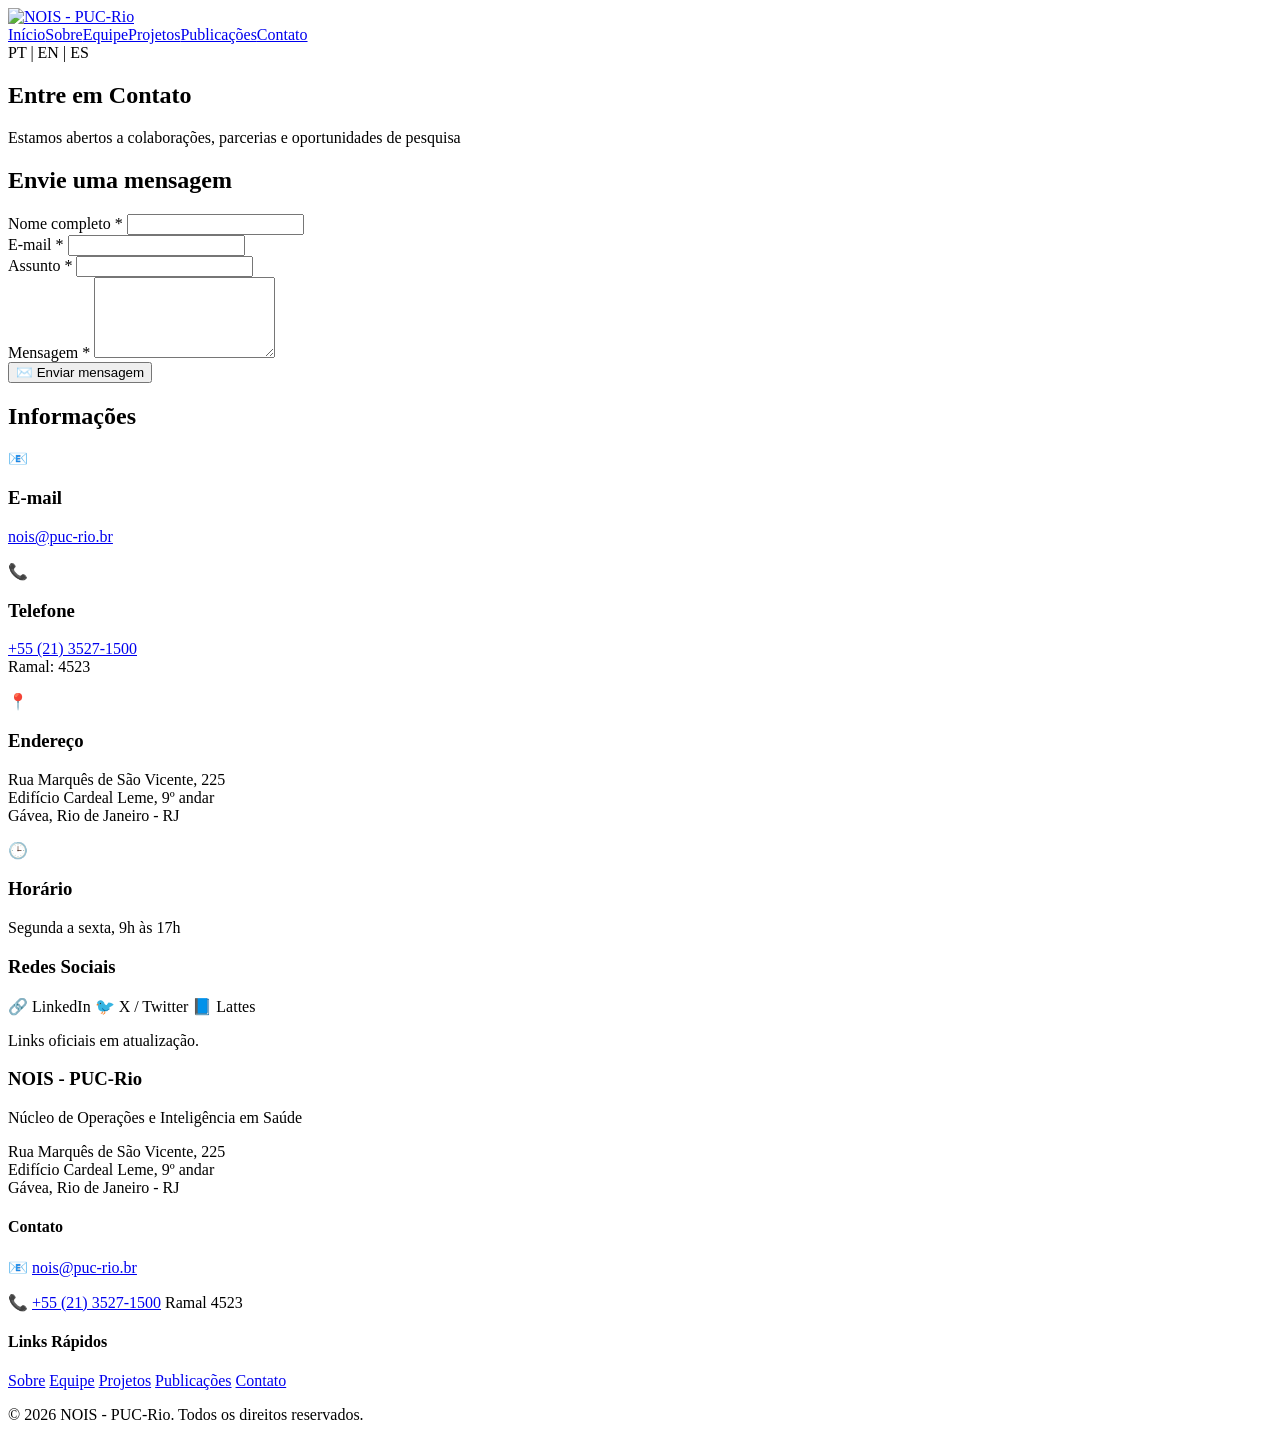
==== pages/contato.html @ dcbc6790 "Adding stuff for actions" ====
<!DOCTYPE html>
<html lang="pt-BR">
<head>
    <meta charset="UTF-8">
    <meta name="viewport" content="width=device-width, initial-scale=1.0">
    <title>NOIS - Contato | PUC-Rio</title>
    <link rel="stylesheet" href="../css/style.css">
    <link rel="icon" href="../assets/images/nois.jpeg" type="image/jpeg">
    <link href="https://fonts.googleapis.com/css2?family=Inter:wght@300;400;500;600;700;800&display=swap" rel="stylesheet">
</head>
<body id="pagina-contato">
    <header class="header">
        <div class="container">
            <div class="logo">
                <a href="../" aria-label="Página inicial do NOIS">
                    <img src="../assets/images/nois.jpeg" alt="NOIS - PUC-Rio" class="logo-img">
                </a>
            </div>

            <nav class="nav" aria-label="Menu principal">
                <a href="../">Início</a>
                <a href="../pages/sobre.html">Sobre</a>
                <a href="../pages/equipe.html">Equipe</a>
                <a href="../pages/projetos.html">Projetos</a>
                <a href="../pages/publicacoes.html">Publicações</a>
                <a href="../pages/contato.html" class="active">Contato</a>
            </nav>

            <div class="idiomas" aria-label="Idiomas disponíveis">
                <span class="idioma-ativo">PT</span>
                <span aria-hidden="true">|</span>
                <span class="idioma-desabilitado" title="Versão em inglês ainda não disponível">EN</span>
                <span aria-hidden="true">|</span>
                <span class="idioma-desabilitado" title="Versão em espanhol ainda não disponível">ES</span>
            </div>
        </div>
    </header>

    <main>
        <!-- Hero da página -->
        <section class="hero">
            <div class="container">
                <h1>Entre em Contato</h1>
                <p>Estamos abertos a colaborações, parcerias e oportunidades de pesquisa</p>
            </div>
        </section>

        <!-- Contato - Grid com duas colunas -->
        <section class="contato-section">
            <div class="container">
                <div class="contato-grid">
                    <!-- Coluna Esquerda: Formulário -->
                    <div class="contato-formulario">
                        <h2>Envie uma mensagem</h2>

                        <form id="form-contato" action="https://formsubmit.co/nois@puc-rio.br" method="POST">
                            <input type="hidden" name="_captcha" value="false">
                            <input type="hidden" name="_subject" value="Contato pelo Site NOIS">
                            <input type="hidden" name="_template" value="table">
                            
                            <div class="form-group">
                                <label for="nome">Nome completo *</label>
                                <input type="text" id="nome" name="nome" autocomplete="name" required>
                            </div>
                            
                            <div class="form-group">
                                <label for="email">E-mail *</label>
                                <input type="email" id="email" name="email" autocomplete="email" required>
                            </div>
                            
                            <div class="form-group">
                                <label for="assunto">Assunto *</label>
                                <input type="text" id="assunto" name="assunto" required>
                            </div>
                            
                            <div class="form-group">
                                <label for="mensagem">Mensagem *</label>
                                <textarea id="mensagem" name="mensagem" rows="5" required></textarea>
                            </div>
                            
                            <button type="submit" class="btn-enviar">✉️ Enviar mensagem</button>
                            <p id="form-status" class="form-status" aria-live="polite"></p>
                        </form>
                    </div>

                    <!-- Coluna Direita: Informações de Contato -->
                    <div class="contato-info">
                        <h2>Informações</h2>
                        
                        <div class="info-card">
                            <div class="info-icon">📧</div>
                            <div class="info-texto">
                                <h3>E-mail</h3>
                                <p><a href="mailto:nois@puc-rio.br">nois@puc-rio.br</a></p>
                            </div>
                        </div>

                        <div class="info-card">
                            <div class="info-icon">📞</div>
                            <div class="info-texto">
                                <h3>Telefone</h3>
                                <p>
                                    <a href="tel:+552135271500">+55 (21) 3527-1500</a><br>
                                    <span class="ramal">Ramal: 4523</span>
                                </p>
                            </div>
                        </div>

                        <div class="info-card">
                            <div class="info-icon">📍</div>
                            <div class="info-texto">
                                <h3>Endereço</h3>
                                <p>Rua Marquês de São Vicente, 225<br>
                                Edifício Cardeal Leme, 9º andar<br>
                                Gávea, Rio de Janeiro - RJ</p>
                            </div>
                        </div>

                        <div class="info-card">
                            <div class="info-icon">🕒</div>
                            <div class="info-texto">
                                <h3>Horário</h3>
                                <p>Segunda a sexta, 9h às 17h</p>
                            </div>
                        </div>

                        <div class="info-social">
                            <h3>Redes Sociais</h3>

                            <div class="social-links" aria-label="Redes sociais em atualização">
                                <span class="social-link social-link-disabled" aria-disabled="true" title="Link oficial em atualização">🔗 LinkedIn</span>
                                <span class="social-link social-link-disabled" aria-disabled="true" title="Link oficial em atualização">🐦 X / Twitter</span>
                                <span class="social-link social-link-disabled" aria-disabled="true" title="Link oficial em atualização">📘 Lattes</span>
                            </div>

                            <p class="social-observacao">Links oficiais em atualização.</p>
                        </div>
                    </div>
                </div>
            </div>
        </section>
    </main>

    <footer class="footer">
        <div class="container">
            <div class="footer-content">
                <div class="footer-info">
                    <h3>NOIS - PUC-Rio</h3>
                    <p>Núcleo de Operações e Inteligência em Saúde</p>
                    <p>
                        Rua Marquês de São Vicente, 225<br>
                        Edifício Cardeal Leme, 9º andar<br>
                        Gávea, Rio de Janeiro - RJ
                    </p>
                </div>

                <div class="footer-contato">
                    <h4>Contato</h4>
                    <p>📧 <a href="mailto:nois@puc-rio.br">nois@puc-rio.br</a></p>
                    <p>📞 <a href="tel:+552135271500">+55 (21) 3527-1500</a> Ramal 4523</p>
                </div>

                <div class="footer-links">
                    <h4>Links Rápidos</h4>
                    <a href="../pages/sobre.html">Sobre</a>
                    <a href="../pages/equipe.html">Equipe</a>
                    <a href="../pages/projetos.html">Projetos</a>
                    <a href="../pages/publicacoes.html">Publicações</a>
                    <a href="../pages/contato.html">Contato</a>
                </div>
            </div>

            <div class="footer-copyright">
                <p>&copy; 2026 NOIS - PUC-Rio. Todos os direitos reservados.</p>
            </div>
        </div>
    </footer>
    <script src="../js/image-registry.js"></script>
    <script src="../js/main.js"></script>
    <script>
        // Formulário de contato com FormSubmit
        const form = document.getElementById('form-contato');
        const statusMsg = document.getElementById('form-status');
        
        if (form && statusMsg) {
            form.addEventListener('submit', async (e) => {
                e.preventDefault();

                const submitButton = form.querySelector('button[type="submit"]');

                statusMsg.textContent = '📨 Enviando mensagem...';
                statusMsg.style.color = '#1a2b4c';

                if (submitButton) {
                    submitButton.disabled = true;
                    submitButton.textContent = 'Enviando...';
                }
                
                try {
                    const formData = new FormData(form);

                    const response = await fetch(form.action, {
                        method: 'POST',
                        body: formData,
                        headers: { 'Accept': 'application/json' }
                    });
                    
                    if (response.ok) {
                        statusMsg.textContent = '✅ Mensagem enviada com sucesso! Entraremos em contato em breve.';
                        statusMsg.style.color = '#059669';
                        form.reset();
                    } else {
                        statusMsg.textContent = '❌ Erro ao enviar. Tente novamente ou envie um e-mail diretamente para nois@puc-rio.br.';
                        statusMsg.style.color = '#dc2626';
                    }
                } catch (error) {
                    console.error('Erro ao enviar formulário:', error);
                    statusMsg.textContent = '❌ Erro de conexão. Tente novamente ou envie um e-mail diretamente para nois@puc-rio.br.';
                    statusMsg.style.color = '#dc2626';
                } finally {
                    if (submitButton) {
                        submitButton.disabled = false;
                        submitButton.textContent = '✉️ Enviar mensagem';
                    }
                }
            });
        }
    </script>
</body>
</html>
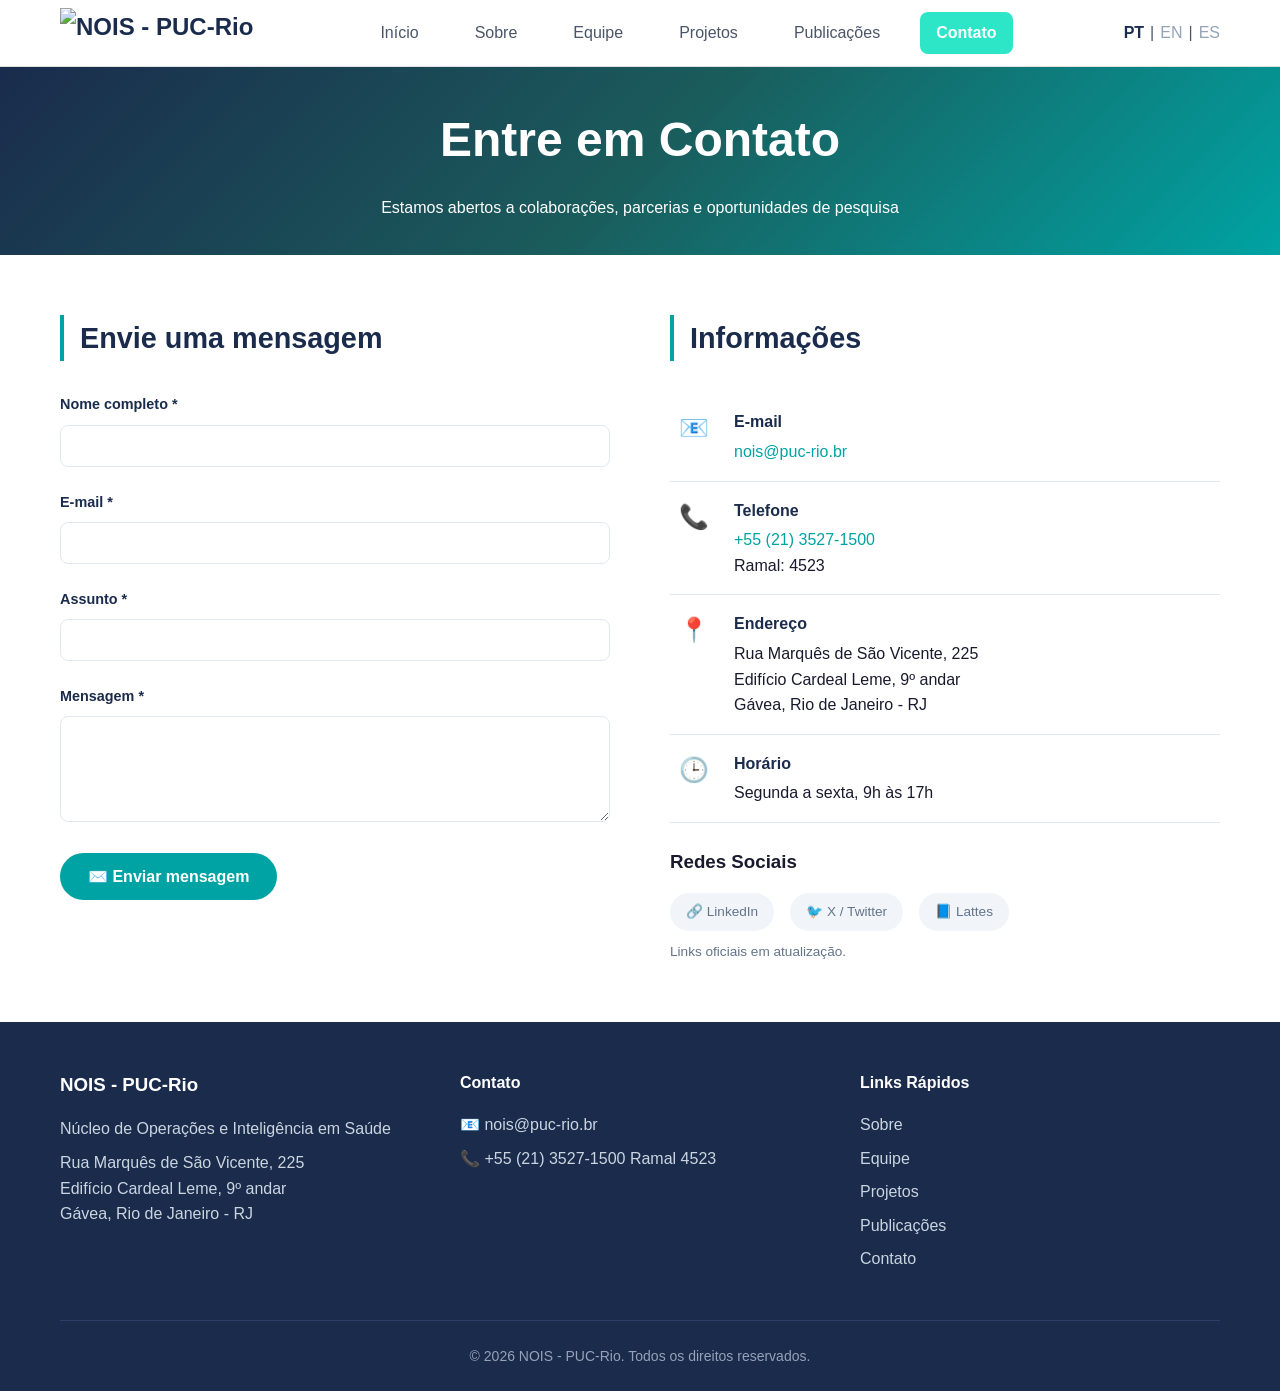
==== commit 04df4112: "Merge branch 'main' into main" ====
--- a/pages/contato.html
+++ b/pages/contato.html
@@ -3,6 +3,8 @@
 <head>
     <meta charset="UTF-8">
     <meta name="viewport" content="width=device-width, initial-scale=1.0">
+    <meta name="description" content="Entre em contato com o NOIS PUC-Rio. Formulário de contato, e-mail, telefone e endereço do Núcleo de Operações e Inteligência em Saúde.">
+    <link rel="canonical" href="https://nois.ind.puc-rio.br/pages/contato.html">
     <title>NOIS - Contato | PUC-Rio</title>
     <link rel="stylesheet" href="../css/style.css">
     <link rel="icon" href="../assets/images/nois.jpeg" type="image/jpeg">
--- a/css/style.css
+++ b/css/style.css
@@ -0,0 +1,1441 @@
+* {
+    margin: 0;
+    padding: 0;
+    box-sizing: border-box;
+}
+
+body {
+    font-family: 'Inter', sans-serif;
+    color: #1a1a2e;
+    line-height: 1.6;
+    background-color: #ffffff;
+}
+
+.container {
+    max-width: 1200px;
+    margin: 0 auto;
+    padding: 0 20px;
+}
+
+/* Acessibilidade */
+a:focus-visible,
+button:focus-visible,
+input:focus-visible,
+textarea:focus-visible {
+    outline: 3px solid rgba(0, 163, 163, 0.35);
+    outline-offset: 3px;
+}
+
+/* Header */
+.header {
+    background-color: #ffffff;
+    border-bottom: 1px solid #e0e0e0;
+    padding: 8px 0;
+    position: sticky;
+    top: 0;
+    z-index: 100;
+}
+
+.header .container {
+    display: flex;
+    justify-content: space-between;
+    align-items: center;
+    flex-wrap: wrap;
+    gap: 20px;
+}
+
+.logo a {
+    font-size: 1.5rem;
+    font-weight: 700;
+    color: #1a2b4c;
+    text-decoration: none;
+}
+
+.logo-img {
+    height: 50px;
+    width: auto;
+    display: block;
+}
+
+.nav {
+    display: flex;
+    gap: 24px;
+}
+
+.nav a {
+    color: #4a5568;
+    text-decoration: none;
+    font-weight: 500;
+    padding: 8px 16px;
+    border-radius: 8px;
+    transition: all 0.2s ease;
+}
+
+.nav a:hover {
+    background-color: #dbe5e6;
+    color: #1a2b4c;
+}
+
+.nav a.active {
+    background-color: #2ce6c7;
+    color: #ffffff;
+    font-weight: 600;
+}
+
+.hamburger {
+    display: none;
+    background: none;
+    border: none;
+    color: #1a2b4c;
+    font-size: 1.5rem;
+    cursor: pointer;
+    padding: 8px;
+    border-radius: 8px;
+}
+
+.hamburger:hover {
+    background-color: #f1f5f9;
+}
+
+.idiomas {
+    display: flex;
+    align-items: center;
+    gap: 6px;
+    color: #4a5568;
+    font-weight: 500;
+}
+
+.idioma-ativo {
+    color: #1a2b4c;
+    font-weight: 700;
+}
+
+.idioma-desabilitado {
+    color: #94a3b8;
+    cursor: not-allowed;
+}
+
+/* Hero */
+.hero {
+    background: linear-gradient(135deg, #1a2b4c 0%, #1a5c5c 50%, #00a3a3 100%);
+    color: white;
+    text-align: center;
+    padding: 35px 20px;
+}
+
+.hero h1 {
+    font-size: 3rem;
+    font-weight: 800;
+    margin-bottom: 16px;
+}
+
+.hero .subtitle {
+    font-size: 1.25rem;
+    opacity: 0.9;
+    max-width: 600px;
+    margin: 0 auto;
+}
+
+/* Banner Slider */
+.banner-section {
+    padding: 40px 0;
+    background-color: #f8f9fa;
+}
+
+.slider-container {
+    position: relative;
+    overflow: hidden;
+    border-radius: 16px;
+    box-shadow: 0 4px 12px rgba(0,0,0,0.1);
+    background: #f1f5f9;
+    width: 100%;
+    max-width: 100%;
+    height: 400px; /* Altura fixa do container */
+}
+
+.slider-track {
+    display: flex;
+    transition: transform 0.5s ease;
+    height: 100%; /* Garante que o track ocupe toda altura */
+}
+
+.slide {
+    min-width: 100%;
+    position: relative;
+    height: 100%; /* Garante que o slide ocupe toda altura */
+    display: flex;
+    align-items: center;
+    justify-content: center;
+    overflow: hidden; /* Garante que nada ultrapasse o slide */
+}
+
+.slide img {
+    width: 100%;
+    height: 100%;
+    object-fit: contain; /* Mude de cover para contain se quiser ver a imagem inteira */
+    /* OU use cover para preencher todo o espaço */
+    /* object-fit: cover; */
+    object-position: center;
+    display: block;
+    max-width: 100%;
+    max-height: 100%;
+}
+
+.slide-caption {
+    position: absolute;
+    bottom: 0;
+    left: 0;
+    right: 0;
+    background: linear-gradient(transparent, rgba(0,0,0,0.7));
+    color: white;
+    padding: 60px 20px 20px;
+    text-align: center;
+    z-index: 2; /* Garante que o caption fique acima da imagem */
+}
+
+.slider-btn {
+    position: absolute;
+    bottom: 20px;
+    top: auto;
+    transform: none;
+    background: rgba(255, 255, 255, 0.9);
+    border: none;
+    width: 36px;
+    height: 36px;
+    border-radius: 50%;
+    cursor: pointer;
+    font-size: 1rem;
+    transition: background 0.3s, transform 0.2s;
+    z-index: 10;
+    display: flex;
+    align-items: center;
+    justify-content: center;
+    box-shadow: 0 2px 8px rgba(0, 0, 0, 0.2);
+}
+
+.slider-btn:hover {
+    background: white;
+    transform: scale(1.1);
+}
+
+.slider-btn.prev {
+    left: 20px;
+    right: auto;
+}
+
+.slider-btn.next {
+    right: 20px;
+    left: auto;
+}
+
+.slider-dots {
+    position: absolute;
+    bottom: 25px;
+    left: 50%;
+    transform: translateX(-50%);
+    display: flex;
+    justify-content: center;
+    gap: 8px;
+    z-index: 10;
+}
+
+.dot {
+    width: 8px;
+    height: 8px;
+    background: rgba(255, 255, 255, 0.5);
+    border: none;
+    border-radius: 50%;
+    cursor: pointer;
+    transition: background 0.3s, transform 0.2s;
+    padding: 0;
+}
+
+.dot:hover {
+    transform: scale(1.2);
+}
+
+.dot.active {
+    background: white;
+    transform: scale(1.2);
+}
+
+/* Cards (Missão e Visão) */
+.missao-visao {
+    padding: 60px 0;
+}
+
+.cards-grid {
+    display: grid;
+    grid-template-columns: 1fr 1fr;
+    gap: 40px;
+}
+
+.card {
+    background: white;
+    border-radius: 16px;
+    padding: 32px;
+    box-shadow: 0 4px 12px rgba(0,0,0,0.05);
+    border: 1px solid #e8e8e8;
+}
+
+.card h2 {
+    font-size: 1.75rem;
+    color: #1a2b4c;
+    margin-bottom: 20px;
+    border-left: 4px solid #00a3a3;
+    padding-left: 16px;
+}
+
+.card p {
+    color: #4a5568;
+    margin-bottom: 16px;
+}
+
+.card .destaque {
+    font-weight: 600;
+    color: #1a2b4c;
+    margin-top: 20px;
+    padding-top: 16px;
+    border-top: 1px solid #e8e8e8;
+}
+
+.card ul {
+    list-style: none;
+    padding-left: 0;
+}
+
+.card ul li {
+    padding: 8px 0 8px 24px;
+    position: relative;
+    color: #4a5568;
+}
+
+.card ul li::before {
+    content: "✓";
+    color: #00a3a3;
+    position: absolute;
+    left: 0;
+    font-weight: bold;
+}
+
+/* Áreas de Pesquisa */
+.areas-pesquisa {
+    background-color: #f8f9fa;
+    padding: 60px 0;
+}
+
+.section-title {
+    text-align: center;
+    font-size: 2rem;
+    color: #1a2b4c;
+    margin-bottom: 48px;
+}
+
+.areas-grid {
+    display: grid;
+    grid-template-columns: repeat(4, 1fr);
+    gap: 24px;
+}
+
+.area-card {
+    background: white;
+    border-radius: 12px;
+    padding: 24px;
+    text-align: center;
+    transition: transform 0.3s, box-shadow 0.3s;
+}
+
+.area-card:hover {
+    transform: translateY(-4px);
+    box-shadow: 0 8px 24px rgba(0,0,0,0.1);
+}
+
+.area-icon {
+    font-size: 2.5rem;
+    margin-bottom: 16px;
+}
+
+.area-card h3 {
+    font-size: 1.1rem;
+    color: #1a2b4c;
+    margin-bottom: 12px;
+}
+
+.area-card p {
+    font-size: 0.9rem;
+    color: #718096;
+}
+
+/* Footer */
+.footer {
+    background-color: #1a2b4c;
+    color: white;
+    padding: 48px 0 24px;
+}
+
+.footer-content {
+    display: grid;
+    grid-template-columns: repeat(3, 1fr);
+    gap: 40px;
+    margin-bottom: 40px;
+}
+
+.footer-info h3,
+.footer-contato h4,
+.footer-links h4 {
+    margin-bottom: 16px;
+}
+
+.footer-info p,
+.footer-contato p {
+    color: #cbd5e0;
+    line-height: 1.6;
+    margin-bottom: 8px;
+}
+
+.footer-contato a,
+.footer-links a {
+    color: #cbd5e0;
+    text-decoration: none;
+    transition: color 0.3s;
+}
+
+.footer-contato a:hover,
+.footer-links a:hover {
+    color: #2ce6c7;
+}
+
+.footer-links a {
+    display: block;
+    margin-bottom: 8px;
+}
+
+.footer-copyright {
+    text-align: center;
+    padding-top: 24px;
+    border-top: 1px solid #2c3e66;
+    color: #94a3b8;
+    font-size: 0.875rem;
+}
+
+/* PÁGINA SOBRE */
+.page-hero {
+    background: linear-gradient(135deg, #1a2b4c 0%, #2c3e66 100%);
+    color: white;
+    text-align: center;
+    padding: 60px 20px;
+}
+
+.page-hero h1 {
+    font-size: 2.5rem;
+    margin-bottom: 16px;
+}
+
+.sobre-quem {
+    padding: 60px 0;
+    background-color: #ffffff;
+}
+
+.sobre-grid {
+    display: grid;
+    grid-template-columns: 1fr 1fr;
+    gap: 48px;
+    align-items: start;
+}
+
+.sobre-texto h2 {
+    color: #1a2b4c;
+    margin-bottom: 24px;
+    font-size: 1.8rem;
+}
+
+.sobre-texto p {
+    color: #4a5568;
+    line-height: 1.6;
+    margin-bottom: 16px;
+}
+
+.missao-card,
+.visao-card {
+    background: #f8f9fa;
+    border-radius: 12px;
+    padding: 24px;
+    margin-bottom: 24px;
+}
+
+.missao-card h3,
+.visao-card h3 {
+    color: #1a2b4c;
+    margin-bottom: 12px;
+}
+
+.parcerias {
+    background-color: #f8f9fa;
+    padding: 60px 0;
+    text-align: center;
+}
+
+.parcerias h2 {
+    color: #1a2b4c;
+    margin-bottom: 40px;
+}
+
+.parcerias-grid {
+    display: flex;
+    flex-wrap: wrap;
+    justify-content: center;
+    gap: 24px;
+}
+
+.parceria-card {
+    display: inline-block;
+    background: white;
+    padding: 16px 32px;
+    border-radius: 40px;
+    font-weight: 600;
+    color: #1a2b4c;
+    text-decoration: none;
+    box-shadow: 0 2px 8px rgba(0,0,0,0.05);
+    transition: transform 0.2s ease, box-shadow 0.2s ease, background 0.2s ease, color 0.2s ease;
+}
+
+.parceria-card:hover {
+    transform: translateY(-2px);
+    background: #00a3a3;
+    color: white;
+    box-shadow: 0 6px 18px rgba(0,0,0,0.10);
+}
+
+/* Localização */
+.localizacao {
+    padding: 60px 0;
+    background-color: #ffffff;
+}
+
+.localizacao h2 {
+    text-align: left;
+    color: #1a2b4c;
+    margin-bottom: 40px;
+    font-size: 1.8rem;
+}
+
+.local-grid {
+    display: grid;
+    grid-template-columns: 1fr 1.2fr;
+    gap: 48px;
+    align-items: start;
+}
+
+.endereco {
+    background: #f8f9fa;
+    padding: 24px;
+    border-radius: 12px;
+}
+
+.endereco p {
+    margin-bottom: 12px;
+    line-height: 1.6;
+}
+
+.endereco strong {
+    color: #1a2b4c;
+}
+
+.endereco a {
+    color: #00a3a3;
+    text-decoration: none;
+}
+
+.endereco a:hover {
+    text-decoration: underline;
+}
+
+.mapa-interativo iframe {
+    width: 100%;
+    height: 400px;
+    border-radius: 12px;
+    box-shadow: 0 4px 12px rgba(0,0,0,0.08);
+}
+
+/* PÁGINA EQUIPE */
+.equipe-categoria {
+    padding: 60px 0;
+}
+
+.equipe-categoria.bg-claro {
+    background-color: #f8f9fa;
+}
+
+.categoria-titulo {
+    font-size: 1.8rem;
+    color: #1a2b4c;
+    margin-bottom: 40px;
+    text-align: center;
+}
+
+/* Subcategorias da equipe */
+.equipe-subcategoria {
+    margin-top: 2.5rem;
+}
+
+.equipe-subcategoria:first-of-type {
+    margin-top: 1.5rem;
+}
+
+.subcategoria-titulo {
+    font-size: 1.4rem;
+    color: #1a2b4c;
+    margin-bottom: 1.5rem;
+    padding-bottom: 0.5rem;
+    border-bottom: 2px solid rgba(0, 163, 163, 0.18);
+}
+
+/* Containers da equipe */
+.equipe-coordenadores,
+.equipe-pesquisadores-associados,
+.equipe-pesquisadores-posgraduacao,
+.equipe-pesquisadores-graduacao,
+.equipe-alumni {
+    display: grid;
+    grid-template-columns: repeat(auto-fill, minmax(280px, 1fr));
+    gap: 32px;
+}
+
+.membro-card {
+    background: white;
+    border-radius: 16px;
+    padding: 24px;
+    text-align: center;
+    box-shadow: 0 4px 12px rgba(0,0,0,0.05);
+    transition: transform 0.3s, box-shadow 0.3s;
+}
+
+.membro-card:hover {
+    transform: translateY(-4px);
+    box-shadow: 0 8px 24px rgba(0,0,0,0.1);
+}
+
+/* Foto circular */
+.membro-foto {
+    width: 120px;
+    height: 120px;
+    margin: 0 auto 16px;
+    border-radius: 50%;
+    overflow: hidden;
+    background: linear-gradient(135deg, #e2e8f0 0%, #cbd5e1 100%);
+    display: flex;
+    align-items: center;
+    justify-content: center;
+}
+
+.membro-foto img {
+    width: 100%;
+    height: 100%;
+    object-fit: cover;
+}
+
+.foto-placeholder {
+    width: 120px;
+    height: 120px;
+    border-radius: 50%;
+    background: linear-gradient(135deg, #e2e8f0 0%, #cbd5e1 100%);
+    display: flex;
+    align-items: center;
+    justify-content: center;
+    font-size: 2.5rem;
+    color: #94a3b8;
+}
+
+.membro-card h3 {
+    font-size: 1.2rem;
+    color: #1a2b4c;
+    margin-bottom: 8px;
+}
+
+.membro-funcao {
+    font-weight: 500;
+    color: #00a3a3;
+    margin-bottom: 12px;
+    font-size: 0.85rem;
+}
+
+/* Links (Lattes e LinkedIn) */
+.membro-links {
+    display: flex;
+    justify-content: center;
+    gap: 16px;
+    margin-top: 12px;
+    flex-wrap: wrap;
+}
+
+.membro-links a {
+    display: inline-flex;
+    align-items: center;
+    gap: 6px;
+    padding: 6px 12px;
+    background: #f1f5f9;
+    color: #1a2b4c;
+    text-decoration: none;
+    border-radius: 40px;
+    font-size: 0.75rem;
+    font-weight: 500;
+    transition: all 0.2s;
+}
+
+.membro-links a:hover {
+    background: #00a3a3;
+    color: white;
+}
+
+/* PÁGINA PROJETOS */
+.filtros-projetos {
+    padding: 20px 0 0 0;
+    background-color: #ffffff;
+}
+
+.filtros-buttons {
+    display: flex;
+    justify-content: center;
+    gap: 16px;
+    flex-wrap: wrap;
+    margin-bottom: 40px;
+}
+
+.filtro-btn {
+    background: #f1f5f9;
+    border: none;
+    padding: 8px 20px;
+    border-radius: 40px;
+    font-size: 0.9rem;
+    font-weight: 500;
+    color: #475569;
+    cursor: pointer;
+    transition: all 0.3s;
+}
+
+.filtro-btn:hover {
+    background: #e2e8f0;
+}
+
+.filtro-btn.active {
+    background: #00a3a3;
+    color: white;
+}
+
+.projetos-section {
+    padding: 40px 0 80px;
+    background-color: #f8f9fa;
+}
+
+.projetos-grid {
+    display: grid;
+    grid-template-columns: repeat(auto-fill, minmax(380px, 1fr));
+    gap: 32px;
+}
+
+.projeto-card {
+    background: white;
+    border-radius: 16px;
+    overflow: hidden;
+    box-shadow: 0 4px 12px rgba(0,0,0,0.05);
+    transition: transform 0.3s, box-shadow 0.3s;
+}
+
+.projeto-card:hover {
+    transform: translateY(-4px);
+    box-shadow: 0 8px 24px rgba(0,0,0,0.1);
+}
+
+.projeto-imagem {
+    height: 200px;
+    background: linear-gradient(135deg, #1a2b4c 0%, #2c3e66 100%);
+    display: flex;
+    align-items: center;
+    justify-content: center;
+    color: white;
+    font-size: 3rem;
+    overflow: hidden;
+}
+
+.projeto-imagem img {
+    width: 100%;
+    height: 100%;
+    object-fit: contain;
+    display: block;
+}
+
+/* Aumentar especificamente a imagem do projeto Saúde Maré */
+.projeto-imagem img[alt*="Maré" i],
+.projeto-imagem img[alt*="Mare" i],
+.projeto-imagem img[src*="mare" i] {
+    transform: scale(2.2);
+    object-fit: cover;
+    background-color: white; /* Garante que o fundo branco ocupe todo o card se necessário */
+}
+
+.projeto-placeholder {
+    width: 100%;
+    height: 100%;
+    display: flex;
+    align-items: center;
+    justify-content: center;
+}
+
+.projeto-card h3 {
+    font-size: 1.3rem;
+    color: #1a2b4c;
+    padding: 20px 20px 0 20px;
+    margin-bottom: 8px;
+}
+
+.projeto-tags {
+    padding: 0 20px;
+    display: flex;
+    flex-wrap: wrap;
+    gap: 8px;
+    margin-bottom: 12px;
+}
+
+.tag {
+    background: #e6f7f7;
+    color: #00a3a3;
+    font-size: 0.7rem;
+    padding: 4px 10px;
+    border-radius: 20px;
+    font-weight: 500;
+}
+
+.status-badge {
+    display: inline-block;
+    padding: 4px 12px;
+    border-radius: 20px;
+    font-size: 0.7rem;
+    font-weight: 600;
+    margin: 16px 20px 0 20px;
+}
+
+.status-ativo {
+    background: #d1fae5;
+    color: #059669;
+}
+
+.status-concluido {
+    background: #fef3c7;
+    color: #d97706;
+}
+
+.projeto-descricao,
+.projeto-equipe,
+.projeto-financiadores,
+.projeto-ano {
+    padding: 0 20px;
+    margin-bottom: 10px;
+    color: #334155;
+}
+
+.projeto-descricao {
+    margin-top: 8px;
+}
+
+.projeto-equipe strong,
+.projeto-financiadores strong {
+    color: #1a2b4c;
+}
+
+.projeto-link {
+    display: inline-block;
+    margin: 8px 20px 20px 20px;
+    padding: 8px 16px;
+    background: #f1f5f9;
+    color: #1a2b4c;
+    text-decoration: none;
+    border-radius: 8px;
+    font-size: 0.8rem;
+    transition: background 0.3s, color 0.3s;
+}
+
+.projeto-link:hover {
+    background: #00a3a3;
+    color: white;
+}
+
+.projeto-link-indisponivel,
+.projeto-link-indisponivel:hover {
+    background: #f1f5f9;
+    color: #475569;
+    cursor: default;
+}
+
+/* PÁGINA PUBLICAÇÕES */
+.filtros-publicacoes {
+    padding: 20px 0;
+    background-color: #f8f9fa;
+    border-bottom: 1px solid #e2e8f0;
+}
+
+.filtros-linha {
+    display: flex;
+    flex-wrap: wrap;
+    justify-content: space-between;
+    align-items: center;
+    gap: 15px;
+}
+
+.busca-container {
+    display: flex;
+    gap: 12px;
+    flex: 2;
+    min-width: 250px;
+}
+
+.busca-input {
+    flex: 1;
+    padding: 10px 16px;
+    border: 1px solid #e2e8f0;
+    border-radius: 40px;
+    font-size: 0.9rem;
+    font-family: 'Inter', sans-serif;
+}
+
+.buscar-btn {
+    background: #00a3a3;
+    color: white;
+    border: none;
+    padding: 0 24px;
+    border-radius: 40px;
+    font-weight: 600;
+    cursor: pointer;
+}
+
+.buscar-btn:hover {
+    background: #008787;
+}
+
+.filtros-acoes {
+    display: flex;
+    gap: 12px;
+    align-items: center;
+}
+
+.custom-select {
+    position: relative;
+    min-width: 180px;
+}
+
+.select-trigger {
+    display: flex;
+    justify-content: space-between;
+    align-items: center;
+    width: 100%;
+    padding: 10px 16px;
+    background: white;
+    border: 1px solid #e2e8f0;
+    border-radius: 40px;
+    font-size: 0.85rem;
+    cursor: pointer;
+}
+
+.select-dropdown {
+    position: absolute;
+    top: 100%;
+    left: 0;
+    right: 0;
+    background: white;
+    border: 1px solid #e2e8f0;
+    border-radius: 12px;
+    margin-top: 8px;
+    z-index: 100;
+    display: none;
+    box-shadow: 0 4px 12px rgba(0,0,0,0.1);
+}
+
+.custom-select.open .select-dropdown {
+    display: block;
+}
+
+.busca-ano-input {
+    width: 100%;
+    padding: 10px 12px;
+    border: none;
+    border-bottom: 1px solid #e2e8f0;
+    font-size: 0.8rem;
+}
+
+.select-options {
+    max-height: 200px;
+    overflow-y: auto;
+    padding: 8px 0;
+}
+
+.select-option {
+    display: flex;
+    align-items: center;
+    padding: 8px 12px;
+    cursor: pointer;
+    font-size: 0.85rem;
+}
+
+.select-option:hover {
+    background: #f1f5f9;
+}
+
+.select-option input {
+    margin-right: 8px;
+    accent-color: #00a3a3;
+}
+
+.limpar-filtros-btn {
+    background: #f1f5f9;
+    border: 1px solid #e2e8f0;
+    padding: 10px 20px;
+    border-radius: 40px;
+    font-size: 0.85rem;
+    cursor: pointer;
+}
+
+.limpar-filtros-btn:hover {
+    background: #e2e8f0;
+}
+
+.publicacoes-section {
+    padding: 10px 0 60px;
+    background-color: #ffffff;
+}
+
+.publicacoes-lista {
+    max-width: 1000px;
+    margin: 0 auto;
+}
+
+.publicacoes-ano {
+    margin-bottom: 48px;
+}
+
+.publicacoes-ano h2 {
+    font-size: 1.8rem;
+    color: #1a2b4c;
+    border-bottom: 3px solid #00a3a3;
+    display: inline-block;
+    padding-bottom: 8px;
+    margin-bottom: 24px;
+}
+
+.publicacoes-lista-ano {
+    list-style: none;
+    padding: 0;
+}
+
+.publicacoes-lista-ano li {
+    padding: 20px 0;
+    border-bottom: 1px solid #e2e8f0;
+}
+
+.publicacoes-lista-ano li strong {
+    font-size: 1rem;
+    color: #1a2b4c;
+}
+
+.publicacoes-lista-ano li .autores {
+    display: block;
+    font-size: 0.85rem;
+    color: #475569;
+    margin-top: 6px;
+}
+
+.publicacoes-lista-ano li .veiculo {
+    display: inline-block;
+    font-size: 0.75rem;
+    color: #00a3a3;
+    background: #e6f7f7;
+    padding: 2px 8px;
+    border-radius: 12px;
+    margin-top: 8px;
+    margin-right: 8px;
+}
+
+.publicacoes-lista-ano li .doi-link {
+    display: inline-block;
+    font-size: 0.75rem;
+    color: #1a2b4c;
+    background: #f1f5f9;
+    padding: 2px 8px;
+    border-radius: 12px;
+    text-decoration: none;
+}
+
+.publicacoes-lista-ano li .doi-link:hover {
+    background: #00a3a3;
+    color: white;
+}
+
+.loader,
+.sem-dados {
+    text-align: center;
+    padding: 40px;
+    color: #64748b;
+}
+
+/* Paginação */
+.paginacao-info {
+    text-align: center;
+    padding: 20px 0 10px;
+    color: #64748b;
+    font-size: 0.85rem;
+}
+
+.paginacao-controles {
+    margin-top: 40px;
+    text-align: center;
+}
+
+.paginacao-botoes {
+    display: flex;
+    justify-content: center;
+    gap: 8px;
+    flex-wrap: wrap;
+}
+
+.btn-pagina {
+    background: #f1f5f9;
+    border: none;
+    padding: 8px 14px;
+    border-radius: 8px;
+    font-size: 0.85rem;
+    cursor: pointer;
+}
+
+.btn-pagina:hover {
+    background: #e2e8f0;
+}
+
+.btn-pagina.ativo {
+    background: #00a3a3;
+    color: white;
+}
+
+/* PÁGINA CONTATO */
+.contato-section {
+    padding: 60px 0;
+    background-color: #ffffff;
+}
+
+.contato-grid {
+    display: grid;
+    grid-template-columns: 1fr 1fr;
+    gap: 60px;
+}
+
+.contato-formulario h2,
+.contato-info h2 {
+    font-size: 1.8rem;
+    color: #1a2b4c;
+    margin-bottom: 32px;
+    border-left: 4px solid #00a3a3;
+    padding-left: 16px;
+}
+
+.form-group {
+    margin-bottom: 24px;
+}
+
+.form-group label {
+    display: block;
+    font-weight: 600;
+    color: #1a2b4c;
+    margin-bottom: 8px;
+    font-size: 0.9rem;
+}
+
+.form-group input,
+.form-group textarea {
+    width: 100%;
+    padding: 12px 16px;
+    border: 1px solid #e2e8f0;
+    border-radius: 8px;
+    font-family: 'Inter', sans-serif;
+    font-size: 0.9rem;
+}
+
+.btn-enviar {
+    background: #00a3a3;
+    color: white;
+    border: none;
+    padding: 14px 28px;
+    border-radius: 40px;
+    font-size: 1rem;
+    font-weight: 600;
+    cursor: pointer;
+}
+
+.btn-enviar:hover {
+    background: #008787;
+}
+
+.btn-enviar:disabled {
+    opacity: 0.7;
+    cursor: not-allowed;
+}
+
+.form-status {
+    margin-top: 12px;
+    font-size: 0.9rem;
+}
+
+.info-card {
+    display: flex;
+    gap: 16px;
+    padding: 16px 0;
+    border-bottom: 1px solid #e2e8f0;
+}
+
+.info-icon {
+    font-size: 1.5rem;
+    min-width: 48px;
+    text-align: center;
+}
+
+.info-texto h3 {
+    font-size: 1rem;
+    color: #1a2b4c;
+    margin-bottom: 4px;
+}
+
+.info-texto a {
+    color: #00a3a3;
+    text-decoration: none;
+}
+
+.info-texto a:hover {
+    text-decoration: underline;
+}
+
+.info-social {
+    margin-top: 24px;
+}
+
+.social-links {
+    display: flex;
+    gap: 16px;
+    flex-wrap: wrap;
+    margin-top: 16px;
+}
+
+.social-link {
+    padding: 8px 16px;
+    background: #f1f5f9;
+    color: #1a2b4c;
+    text-decoration: none;
+    border-radius: 40px;
+    font-size: 0.85rem;
+    transition: background 0.3s, color 0.3s;
+}
+
+a.social-link:hover {
+    background: #00a3a3;
+    color: white;
+}
+
+.social-link-disabled,
+.social-link-disabled:hover {
+    background: #f1f5f9;
+    color: #64748b;
+    cursor: not-allowed;
+}
+
+.social-observacao {
+    margin-top: 10px;
+    color: #64748b;
+    font-size: 0.85rem;
+}
+
+/* Seção Missão e Visão com Vídeo (Index) */
+.missao-visao-grid {
+    display: flex;
+    flex-direction: column;
+    gap: 40px;
+}
+
+.missao-visao-textos {
+    display: grid;
+    grid-template-columns: 1fr 1fr;
+    gap: 32px;
+}
+
+.video-card {
+    background: #f8f9fa;
+    border-radius: 20px;
+    padding: 0;
+    width: 100%;
+}
+
+.video-card h2 {
+    display: none;
+}
+
+.video-container {
+    position: relative;
+    padding-bottom: 56.25%;
+    height: 0;
+    overflow: hidden;
+    border-radius: 16px;
+    box-shadow: 0 4px 20px rgba(0,0,0,0.1);
+}
+
+.video-container iframe {
+    position: absolute;
+    top: 0;
+    left: 0;
+    width: 100%;
+    height: 100%;
+    border: 0;
+}
+
+.video-legenda {
+    margin-top: 12px;
+    font-size: 0.85rem;
+    text-align: center;
+    padding-bottom: 20px;
+}
+
+/* Responsividade */
+@media (max-width: 768px) {
+    .logo-img {
+        height: 40px;
+    }
+
+    .header .container {
+        gap: 12px;
+    }
+
+    .nav {
+        width: 100%;
+        flex-direction: column;
+        align-items: stretch;
+        justify-content: center;
+        gap: 8px;
+        order: 4;
+    }
+
+    .nav a {
+        text-align: center;
+    }
+
+    .idiomas {
+        margin-left: auto;
+    }
+
+    .cards-grid,
+    .areas-grid,
+    .footer-content,
+    .sobre-grid,
+    .contato-grid,
+    .missao-visao-textos {
+        grid-template-columns: 1fr;
+    }
+
+    .hero h1,
+    .page-hero h1 {
+        font-size: 2rem;
+    }
+
+    .local-grid {
+        grid-template-columns: 1fr;
+        gap: 32px;
+    }
+
+    .localizacao h2 {
+        text-align: center;
+    }
+
+    .mapa-interativo iframe {
+        height: 300px;
+    }
+
+    .projetos-grid {
+        grid-template-columns: 1fr;
+    }
+
+    .equipe-coordenadores,
+    .equipe-pesquisadores-graduacao,
+    .equipe-pesquisadores-posgraduacao,
+    .equipe-alumni {
+        grid-template-columns: 1fr;
+    }
+
+    .filtros-linha {
+        flex-direction: column;
+        align-items: stretch;
+    }
+
+    .busca-container {
+        flex-direction: column;
+    }
+
+    .buscar-btn {
+        padding: 10px 24px;
+    }
+
+    .filtros-acoes {
+        justify-content: space-between;
+    }
+
+    .custom-select {
+        flex: 1;
+    }
+
+    .slide img {
+        height: 250px;
+    }
+
+    .footer-content {
+        grid-template-columns: 1fr;
+        gap: 32px;
+        text-align: center;
+    }
+}
+
+@media (max-width: 480px) {
+    .hero {
+        padding: 28px 16px;
+    }
+
+    .hero h1 {
+        font-size: 1.8rem;
+    }
+
+    .container {
+        padding: 0 16px;
+    }
+
+    .projetos-grid {
+        grid-template-columns: minmax(0, 1fr);
+    }
+
+    .projeto-card h3,
+    .projeto-tags,
+    .projeto-descricao,
+    .projeto-equipe,
+    .projeto-financiadores,
+    .projeto-ano {
+        padding-left: 16px;
+        padding-right: 16px;
+    }
+
+    .projeto-link {
+        margin-left: 16px;
+        margin-right: 16px;
+    }
+
+    .filtros-acoes {
+        flex-direction: column;
+    }
+
+    .custom-select {
+        width: 100%;
+    }
+
+    .limpar-filtros-btn {
+        width: 100%;
+        text-align: center;
+    }
+}
